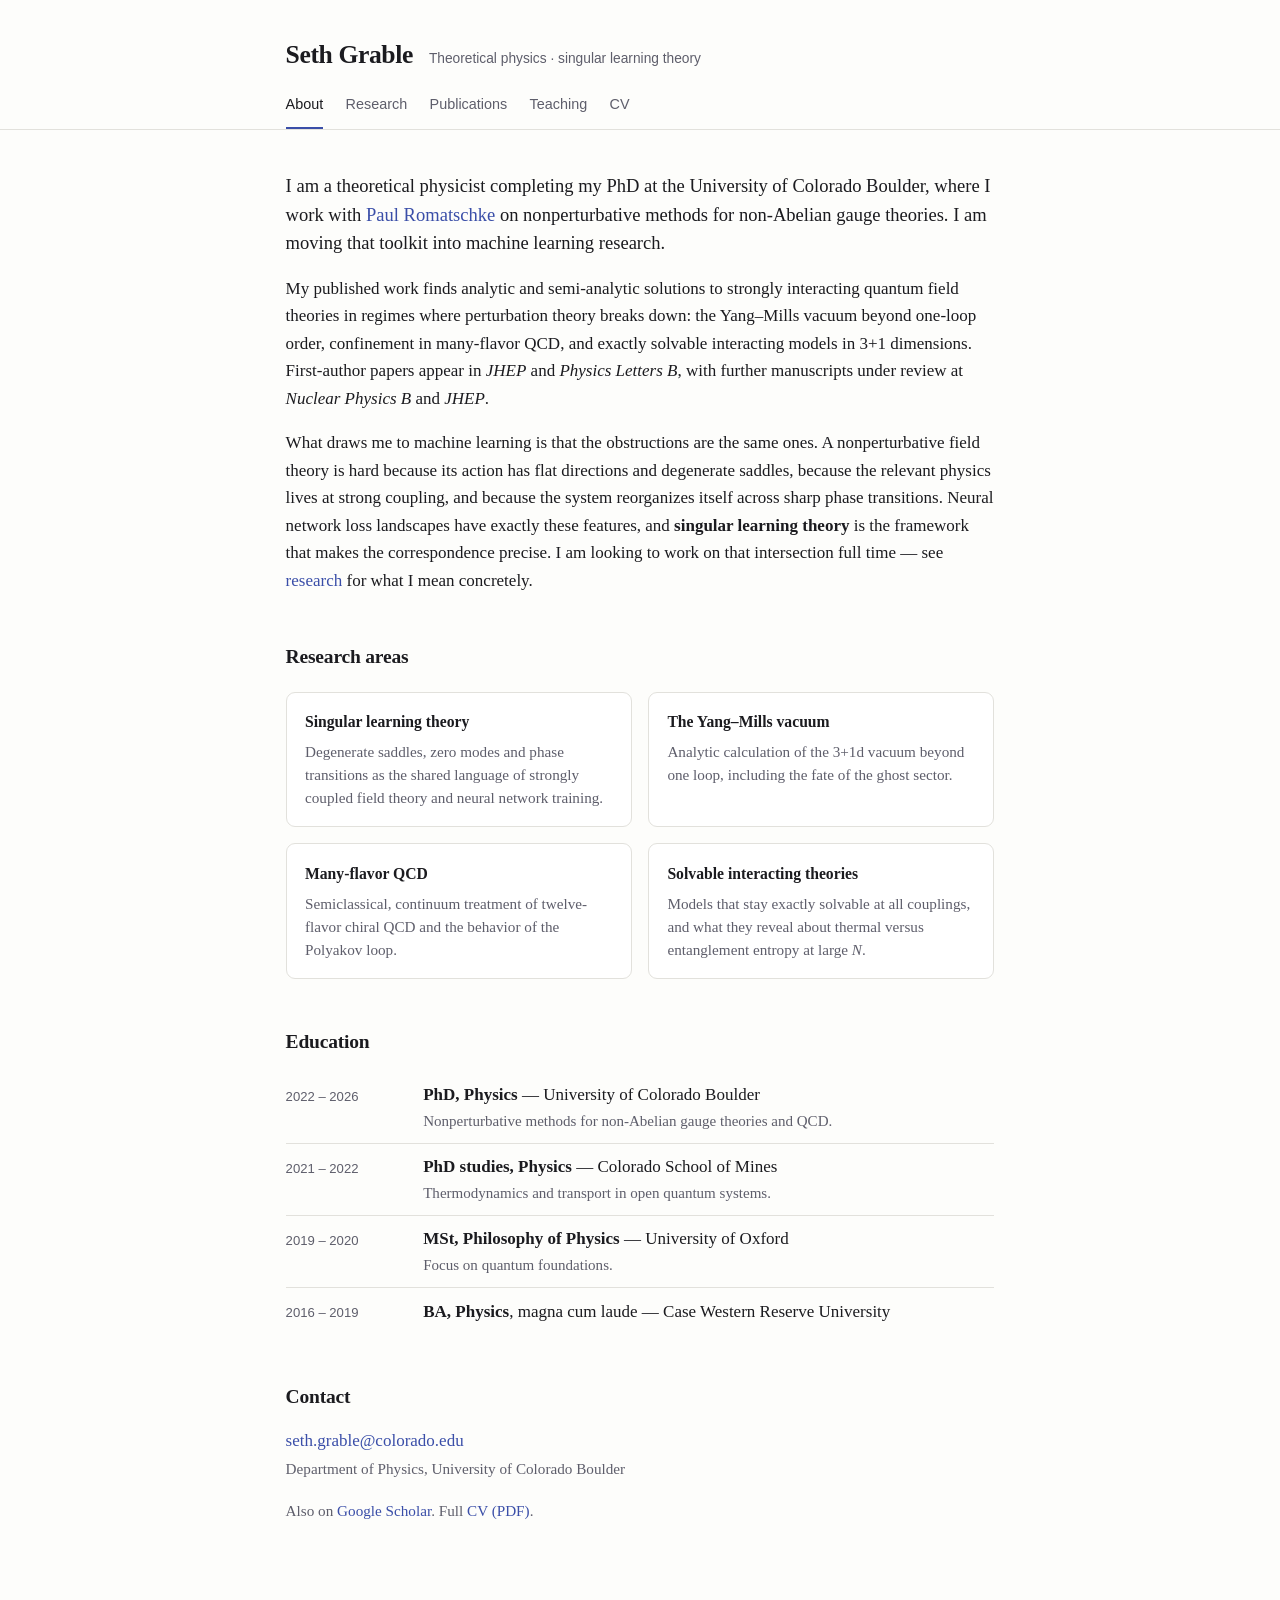
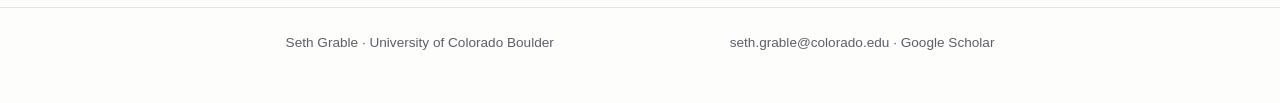
==== index.html @ 7e06e77a "initial commit" ====
<!doctype html>
<html lang="en">
<head>
<meta charset="utf-8">
<meta name="viewport" content="width=device-width, initial-scale=1">
<title>Seth Grable — Theoretical Physics &amp; Singular Learning Theory</title>
<meta name="description" content="Seth Grable — theoretical physicist (nonperturbative QCD and Yang–Mills theory) working toward singular learning theory and machine learning research.">
<meta name="author" content="Seth Grable">
<meta property="og:title" content="Seth Grable — Theoretical Physics &amp; Singular Learning Theory">
<meta property="og:description" content="Seth Grable — theoretical physicist (nonperturbative QCD and Yang–Mills theory) working toward singular learning theory and machine learning research.">
<meta property="og:type" content="profile">
<link rel="icon" href="favicon.svg" type="image/svg+xml">
<link rel="stylesheet" href="style.css">
</head>
<body>
<header class="site">
  <div class="wrap">
    <div class="identity">
      <h1><a href="index.html">Seth Grable</a></h1>
      <p>Theoretical physics &middot; singular learning theory</p>
    </div>
    <nav class="site" aria-label="Main"><ul><li><a href="index.html" aria-current="page">About</a></li><li><a href="research.html">Research</a></li><li><a href="publications.html">Publications</a></li><li><a href="teaching.html">Teaching</a></li><li><a href="cv.pdf">CV</a></li></ul></nav>
  </div>
</header>
<main><div class="wrap">

<p class="lead">I am a theoretical physicist completing my PhD at the University of Colorado Boulder,
where I work with <a href="https://www.colorado.edu/physics/paul-romatschke">Paul Romatschke</a> on
nonperturbative methods for non-Abelian gauge theories. I am moving that toolkit into machine
learning research.</p>

<p>My published work finds analytic and semi-analytic solutions to strongly interacting quantum field
theories in regimes where perturbation theory breaks down: the Yang&ndash;Mills vacuum beyond one-loop
order, confinement in many-flavor QCD, and exactly solvable interacting models in 3+1 dimensions.
First-author papers appear in <em>JHEP</em> and <em>Physics Letters B</em>, with further manuscripts
under review at <em>Nuclear Physics B</em> and <em>JHEP</em>.</p>

<p>What draws me to machine learning is that the obstructions are the same ones. A nonperturbative
field theory is hard because its action has flat directions and degenerate saddles, because the
relevant physics lives at strong coupling, and because the system reorganizes itself across sharp
phase transitions. Neural network loss landscapes have exactly these features, and
<strong>singular learning theory</strong> is the framework that makes the correspondence precise. I
am looking to work on that intersection full time &mdash; see <a href="research.html">research</a>
for what I mean concretely.</p>

<h2>Research areas</h2>
<div class="cards">
  <div class="card">
    <h3>Singular learning theory</h3>
    <p>Degenerate saddles, zero modes and phase transitions as the shared language of strongly
    coupled field theory and neural network training.</p>
  </div>
  <div class="card">
    <h3>The Yang&ndash;Mills vacuum</h3>
    <p>Analytic calculation of the 3+1d vacuum beyond one loop, including the fate of the ghost
    sector.</p>
  </div>
  <div class="card">
    <h3>Many-flavor QCD</h3>
    <p>Semiclassical, continuum treatment of twelve-flavor chiral QCD and the behavior of the
    Polyakov loop.</p>
  </div>
  <div class="card">
    <h3>Solvable interacting theories</h3>
    <p>Models that stay exactly solvable at all couplings, and what they reveal about thermal versus
    entanglement entropy at large <em>N</em>.</p>
  </div>
</div>

<h2>Education</h2>
<ul class="tl">
  <li><span class="when">2022 &ndash; 2026</span>
      <span class="what"><strong>PhD, Physics</strong> &mdash; University of Colorado Boulder
      <span>Nonperturbative methods for non-Abelian gauge theories and QCD.</span></span></li>
  <li><span class="when">2021 &ndash; 2022</span>
      <span class="what"><strong>PhD studies, Physics</strong> &mdash; Colorado School of Mines
      <span>Thermodynamics and transport in open quantum systems.</span></span></li>
  <li><span class="when">2019 &ndash; 2020</span>
      <span class="what"><strong>MSt, Philosophy of Physics</strong> &mdash; University of Oxford
      <span>Focus on quantum foundations.</span></span></li>
  <li><span class="when">2016 &ndash; 2019</span>
      <span class="what"><strong>BA, Physics</strong>, magna cum laude &mdash; Case Western Reserve University</span></li>
</ul>

<h2>Contact</h2>
<p><a href="mailto:seth.grable@colorado.edu">seth.grable@colorado.edu</a><br>
<span class="note">Department of Physics, University of Colorado Boulder</span></p>
<p class="note">Also on <a href="https://scholar.google.com/citations?hl=en&user=S1kPMFgAAAAJ">Google Scholar</a>. Full
<a href="cv.pdf">CV (PDF)</a>.</p>

</div></main>
<footer class="site"><div class="wrap"><div class="row">
  <span>Seth Grable &middot; University of Colorado Boulder</span>
  <span><a href="mailto:seth.grable@colorado.edu">seth.grable@colorado.edu</a> &middot; <a href="https://scholar.google.com/citations?hl=en&user=S1kPMFgAAAAJ">Google Scholar</a></span>
</div></div></footer>
</body>
</html>
---- style.css ----
/* ---- Seth Grable - personal site -------------------------------------- */
:root{
  --bg:#fdfdfb; --fg:#1b1b1f; --muted:#5e5e6b; --rule:#e2e1dc;
  --accent:#3a4ea8; --accent-soft:#eef0f9; --card:#ffffff;
  --measure:47rem;
  --serif: Charter,"Iowan Old Style","Palatino Linotype",Palatino,Georgia,"Times New Roman",serif;
  --sans: -apple-system,BlinkMacSystemFont,"Segoe UI",Inter,Roboto,Helvetica,Arial,sans-serif;
  --mono: ui-monospace,SFMono-Regular,"SF Mono",Menlo,Consolas,monospace;
}
@media (prefers-color-scheme: dark){
  :root{
    --bg:#15161a; --fg:#e8e7e3; --muted:#a0a0ad; --rule:#2c2e35;
    --accent:#9bb0f0; --accent-soft:#1d2030; --card:#1b1d22;
  }
}
*{box-sizing:border-box}
html{-webkit-text-size-adjust:100%}
body{
  margin:0; background:var(--bg); color:var(--fg);
  font-family:var(--serif); font-size:1.0625rem; line-height:1.62;
  -webkit-font-smoothing:antialiased;
}
.wrap{max-width:var(--measure); margin:0 auto; padding:0 1.35rem}
a{color:var(--accent); text-decoration:none; border-bottom:1px solid transparent}
a:hover{border-bottom-color:currentColor}

/* ---- masthead ---- */
header.site{border-bottom:1px solid var(--rule); padding:2.1rem 0 0}
.identity{display:flex; flex-wrap:wrap; align-items:baseline; gap:.3rem 1rem}
.identity h1{
  font-size:1.6rem; letter-spacing:-.015em; margin:0; font-weight:600;
}
.identity h1 a{color:inherit}
.identity p{margin:0; color:var(--muted); font-family:var(--sans); font-size:.86rem}
nav.site{margin-top:1.15rem; font-family:var(--sans); font-size:.9rem}
nav.site ul{list-style:none; margin:0; padding:0; display:flex; flex-wrap:wrap; gap:1.4rem}
nav.site a{display:block; padding-bottom:.65rem; color:var(--muted); border-bottom:2px solid transparent}
nav.site a:hover{color:var(--fg)}
nav.site a[aria-current="page"]{color:var(--fg); border-bottom-color:var(--accent)}

/* ---- type ---- */
main{padding:2.6rem 0 1rem}
h2{font-size:1.22rem; font-weight:600; letter-spacing:-.01em; margin:2.9rem 0 .9rem}
h2:first-child{margin-top:0}
h3{font-size:1.02rem; font-weight:600; margin:1.8rem 0 .35rem}
p{margin:0 0 1.05rem}
.lead{font-size:1.16rem; line-height:1.55}
.kicker{
  font-family:var(--sans); font-size:.74rem; font-weight:600; letter-spacing:.09em;
  text-transform:uppercase; color:var(--muted); margin:0 0 .8rem
}
.note{color:var(--muted); font-size:.95rem}
hr{border:0; border-top:1px solid var(--rule); margin:2.6rem 0}

/* ---- research cards ---- */
.cards{display:grid; gap:1rem; grid-template-columns:repeat(auto-fit,minmax(15rem,1fr)); margin:1.2rem 0 0}
.card{
  background:var(--card); border:1px solid var(--rule); border-radius:9px;
  padding:1.05rem 1.15rem;
}
.card h3{margin:0 0 .4rem; font-size:.98rem}
.card p{margin:0; font-size:.95rem; color:var(--muted); line-height:1.5}

/* ---- publication / talk lists ---- */
.pubs{list-style:none; margin:0; padding:0}
.pubs > li{padding:.95rem 0; border-top:1px solid var(--rule)}
.pubs > li:first-child{border-top:0; padding-top:.2rem}
.pubs .title{display:block}
.pubs .venue{display:block; font-size:.92rem; color:var(--muted); margin-top:.15rem}
.tag{
  display:inline-block; font-family:var(--sans); font-size:.68rem; font-weight:600;
  letter-spacing:.06em; text-transform:uppercase; color:var(--accent);
  background:var(--accent-soft); border-radius:3px; padding:.12rem .42rem;
  vertical-align:.09em; margin-right:.45rem;
}
.meta{font-family:var(--sans); font-size:.82rem; color:var(--muted)}

/* ---- timeline (education / appointments) ---- */
.tl{list-style:none; margin:0; padding:0}
.tl li{display:grid; grid-template-columns:7.5rem 1fr; gap:0 1.1rem; padding:.6rem 0; border-top:1px solid var(--rule)}
.tl li:first-child{border-top:0}
.tl .when{font-family:var(--sans); font-size:.82rem; color:var(--muted); padding-top:.28rem}
.tl .what strong{font-weight:600}
.tl .what span{display:block; color:var(--muted); font-size:.94rem}
@media (max-width:34rem){
  .tl li{grid-template-columns:1fr; gap:.1rem}
  .tl .when{padding-top:0}
}

/* ---- footer ---- */
footer.site{
  border-top:1px solid var(--rule); margin-top:3.2rem; padding:1.5rem 0 3rem;
  font-family:var(--sans); font-size:.85rem; color:var(--muted);
}
footer.site a{color:var(--muted)}
footer.site .row{display:flex; flex-wrap:wrap; gap:.4rem 1.2rem; justify-content:space-between}
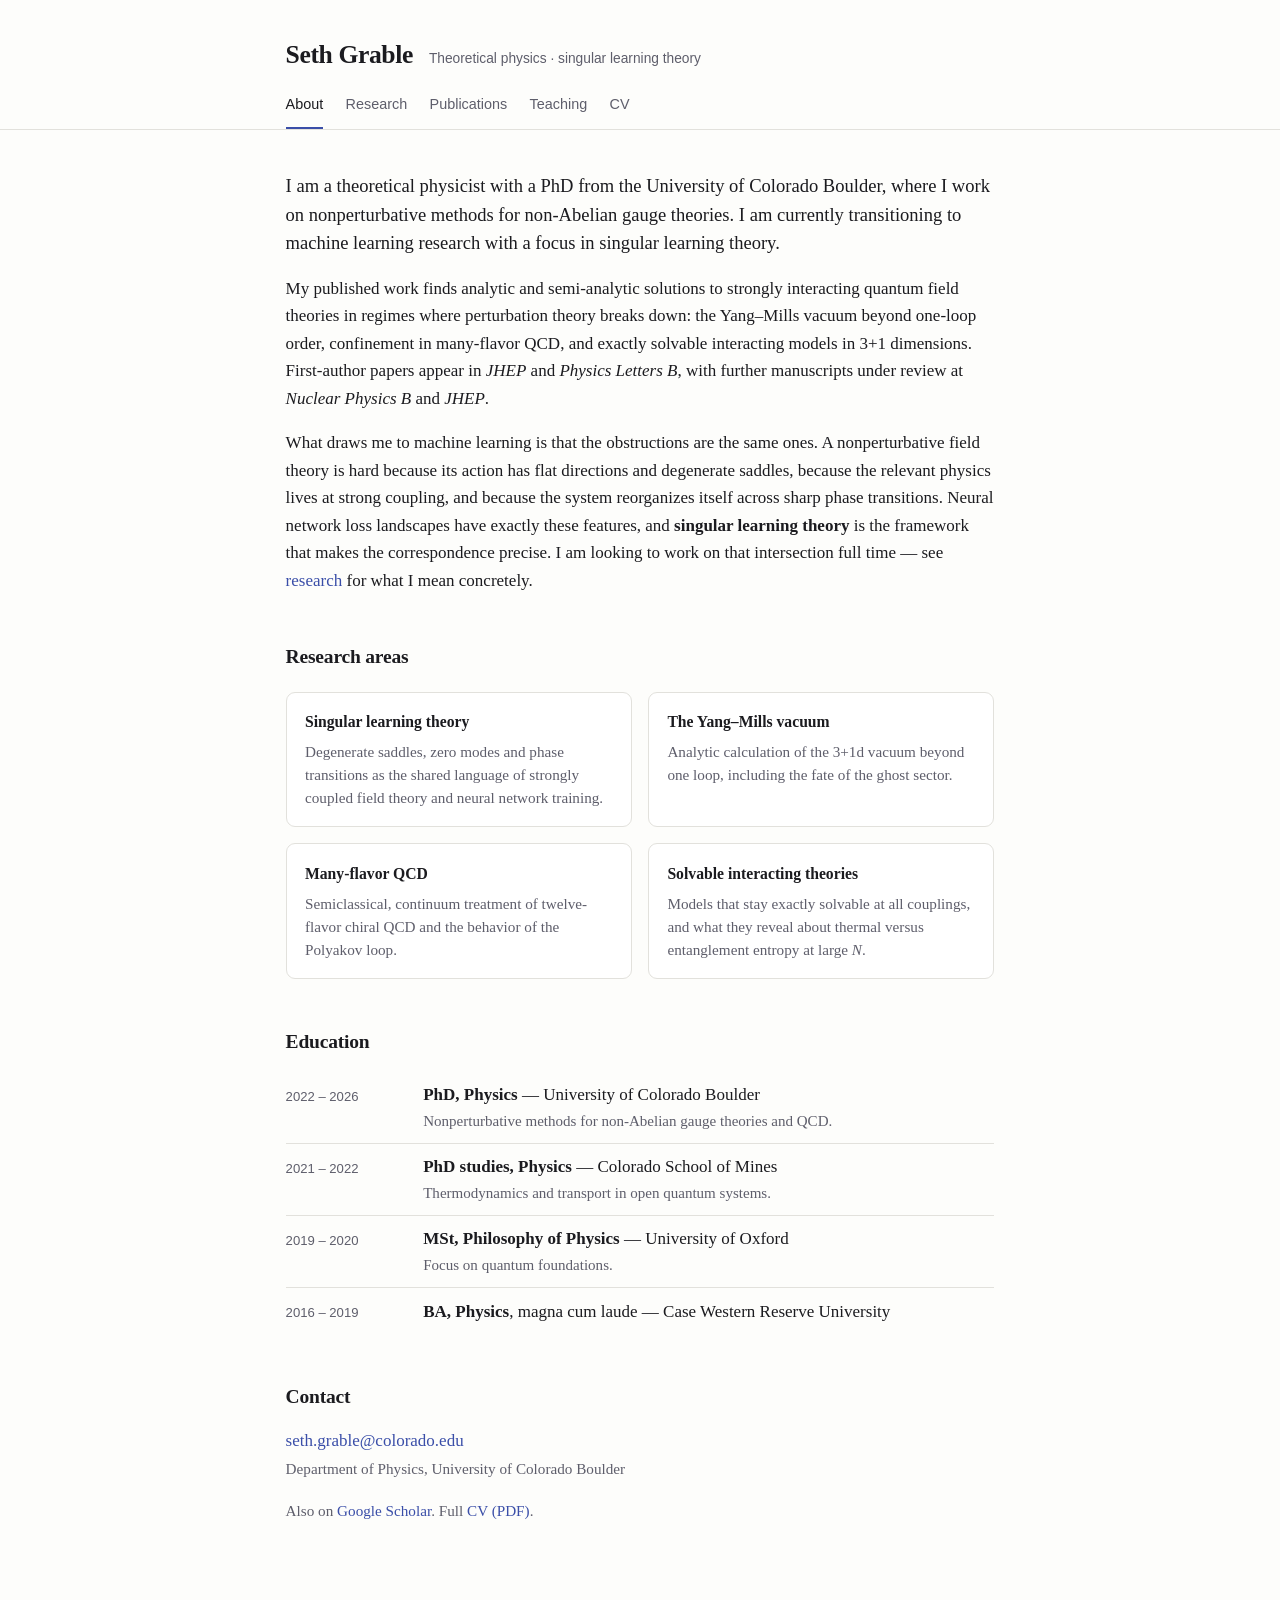
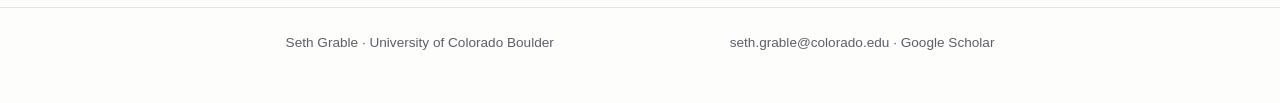
==== commit e0f26cde: "updated bio" ====
--- a/index.html
+++ b/index.html
@@ -24,10 +24,8 @@
 </header>
 <main><div class="wrap">
 
-<p class="lead">I am a theoretical physicist completing my PhD at the University of Colorado Boulder,
-where I work with <a href="https://www.colorado.edu/physics/paul-romatschke">Paul Romatschke</a> on
-nonperturbative methods for non-Abelian gauge theories. I am moving that toolkit into machine
-learning research.</p>
+<p class="lead">I am a theoretical physicist with a PhD from the University of Colorado Boulder,
+where I work on nonperturbative methods for non-Abelian gauge theories. I am currently transitioning to machine learning research with a focus in singular learning theory.</p>
 
 <p>My published work finds analytic and semi-analytic solutions to strongly interacting quantum field
 theories in regimes where perturbation theory breaks down: the Yang&ndash;Mills vacuum beyond one-loop
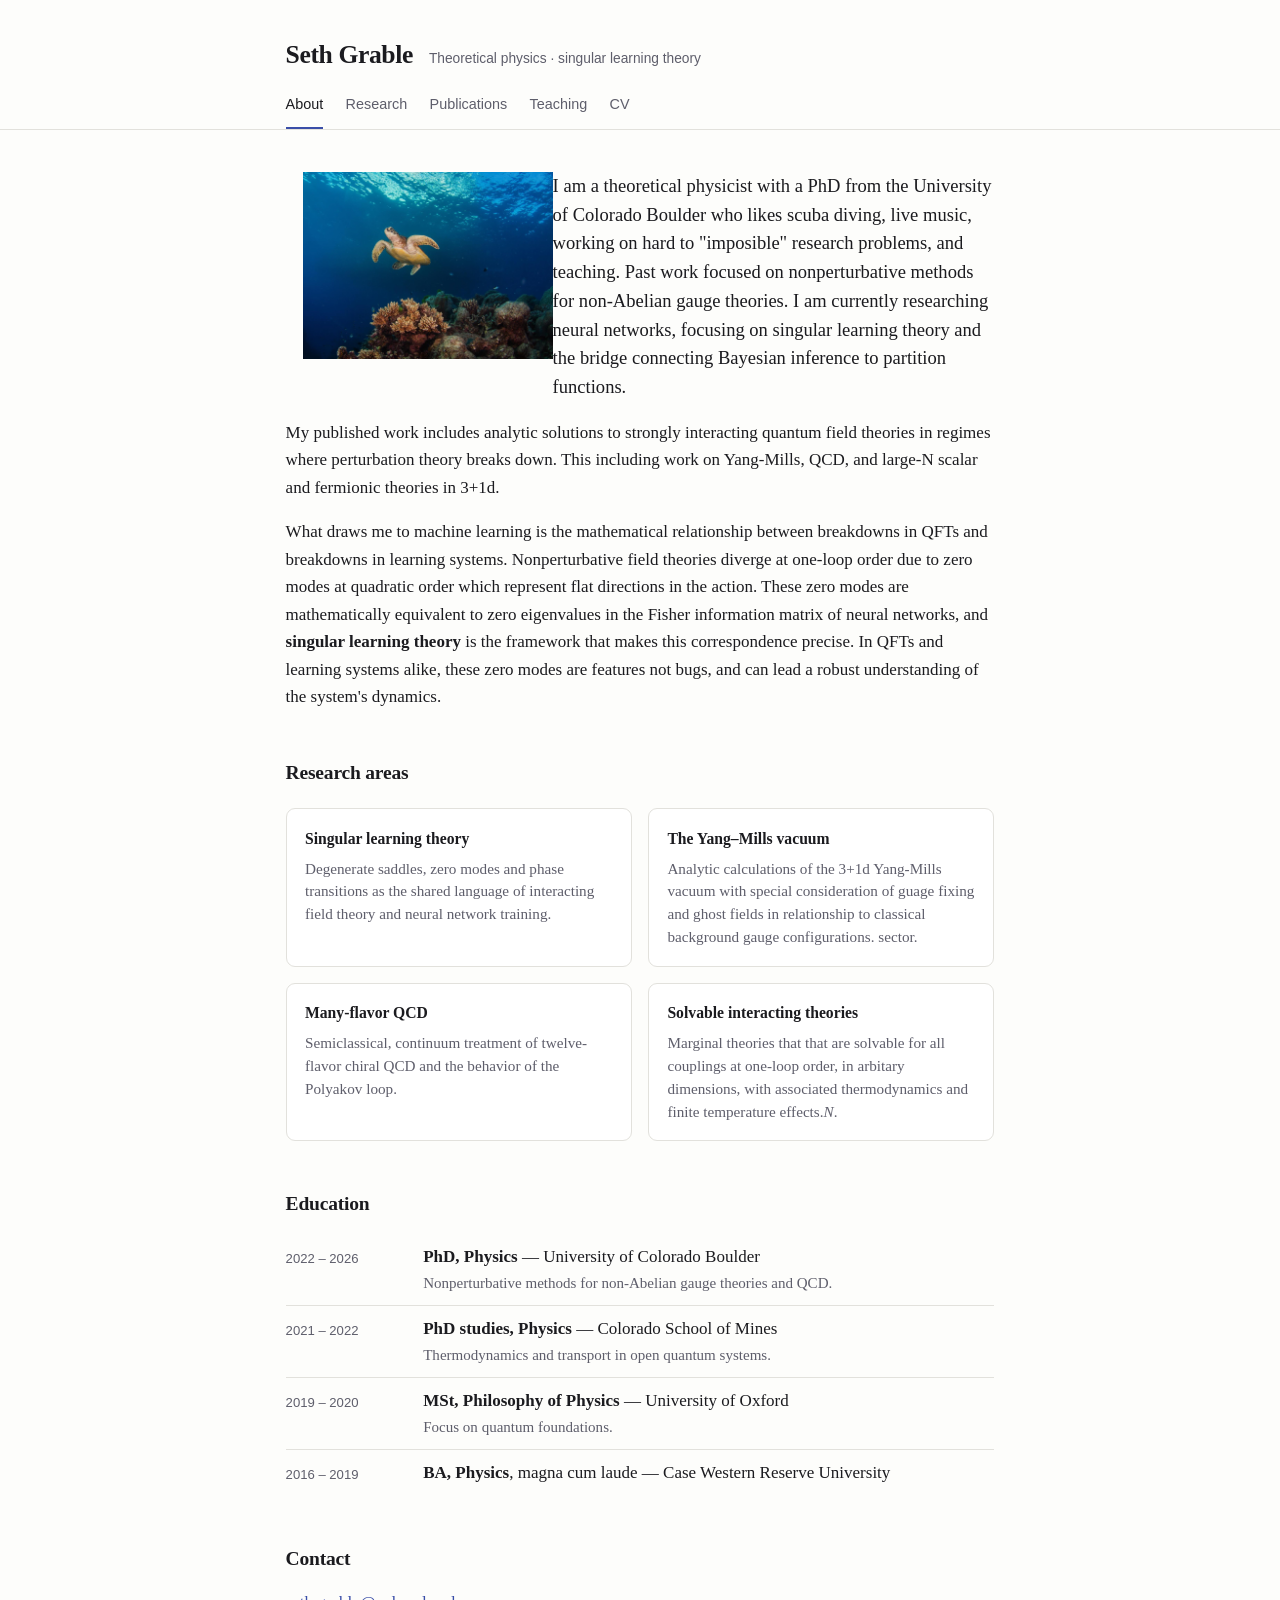
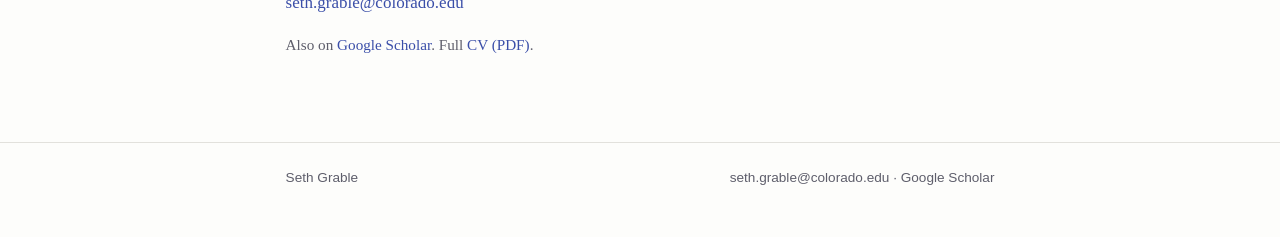
==== commit 25ce9641: "Update site" ====
--- a/index.html
+++ b/index.html
@@ -24,44 +24,34 @@
 </header>
 <main><div class="wrap">
 
-<p class="lead">I am a theoretical physicist with a PhD from the University of Colorado Boulder,
-where I work on nonperturbative methods for non-Abelian gauge theories. I am currently transitioning to machine learning research with a focus in singular learning theory.</p>
+<img src="turtle.jpeg" alt="..." width="250" style="float: left; margin: 0 0 1em 1em;">
 
-<p>My published work finds analytic and semi-analytic solutions to strongly interacting quantum field
-theories in regimes where perturbation theory breaks down: the Yang&ndash;Mills vacuum beyond one-loop
-order, confinement in many-flavor QCD, and exactly solvable interacting models in 3+1 dimensions.
-First-author papers appear in <em>JHEP</em> and <em>Physics Letters B</em>, with further manuscripts
-under review at <em>Nuclear Physics B</em> and <em>JHEP</em>.</p>
+<p class="lead">I am a theoretical physicist with a PhD from the University of Colorado Boulder who likes scuba diving, live music, working on hard to "imposible" research problems, and teaching. Past work focused on nonperturbative methods for non-Abelian gauge theories. I am currently researching neural networks, focusing on singular learning theory and the bridge connecting Bayesian inference to partition functions.</p>
 
-<p>What draws me to machine learning is that the obstructions are the same ones. A nonperturbative
-field theory is hard because its action has flat directions and degenerate saddles, because the
-relevant physics lives at strong coupling, and because the system reorganizes itself across sharp
-phase transitions. Neural network loss landscapes have exactly these features, and
-<strong>singular learning theory</strong> is the framework that makes the correspondence precise. I
-am looking to work on that intersection full time &mdash; see <a href="research.html">research</a>
-for what I mean concretely.</p>
+<p>My published work includes analytic solutions to strongly interacting quantum field theories in regimes where perturbation theory breaks down. This including work on Yang-Mills, QCD, and large-N scalar and fermionic theories in 3+1d.</p>
+
+
+<p>What draws me to machine learning is the mathematical relationship between breakdowns in QFTs and breakdowns in learning systems. Nonperturbative field theories diverge at one-loop order due to zero modes at quadratic order which represent flat directions in the action. These zero modes are mathematically equivalent to zero eigenvalues in the Fisher information matrix of neural networks, and <strong>singular learning theory</strong> is the framework that makes this correspondence precise. In QFTs and learning systems alike, these zero modes are features not bugs, and can lead a robust understanding of the system's dynamics.<p>
+
 
 <h2>Research areas</h2>
 <div class="cards">
   <div class="card">
     <h3>Singular learning theory</h3>
-    <p>Degenerate saddles, zero modes and phase transitions as the shared language of strongly
-    coupled field theory and neural network training.</p>
+    <p>Degenerate saddles, zero modes and phase transitions as the shared language of interacting field theory and neural network training.</p>
   </div>
   <div class="card">
     <h3>The Yang&ndash;Mills vacuum</h3>
-    <p>Analytic calculation of the 3+1d vacuum beyond one loop, including the fate of the ghost
+    <p>Analytic calculations of the 3+1d Yang-Mills vacuum with special consideration of guage fixing and ghost fields in relationship to classical background gauge configurations.
     sector.</p>
   </div>
   <div class="card">
     <h3>Many-flavor QCD</h3>
-    <p>Semiclassical, continuum treatment of twelve-flavor chiral QCD and the behavior of the
-    Polyakov loop.</p>
+    <p>Semiclassical, continuum treatment of twelve-flavor chiral QCD and the behavior of the Polyakov loop.</p>
   </div>
   <div class="card">
     <h3>Solvable interacting theories</h3>
-    <p>Models that stay exactly solvable at all couplings, and what they reveal about thermal versus
-    entanglement entropy at large <em>N</em>.</p>
+    <p>Marginal theories that that are solvable for all couplings at one-loop order, in arbitary dimensions, with associated thermodynamics and finite temperature effects.<em>N</em>.</p>
   </div>
 </div>
 
@@ -81,14 +71,13 @@
 </ul>
 
 <h2>Contact</h2>
-<p><a href="mailto:seth.grable@colorado.edu">seth.grable@colorado.edu</a><br>
-<span class="note">Department of Physics, University of Colorado Boulder</span></p>
+<p><a href="mailto:seth.grable@colorado.edu">seth.grable@colorado.edu</a></p>
 <p class="note">Also on <a href="https://scholar.google.com/citations?hl=en&user=S1kPMFgAAAAJ">Google Scholar</a>. Full
 <a href="cv.pdf">CV (PDF)</a>.</p>
 
 </div></main>
 <footer class="site"><div class="wrap"><div class="row">
-  <span>Seth Grable &middot; University of Colorado Boulder</span>
+  <span>Seth Grable </span>
   <span><a href="mailto:seth.grable@colorado.edu">seth.grable@colorado.edu</a> &middot; <a href="https://scholar.google.com/citations?hl=en&user=S1kPMFgAAAAJ">Google Scholar</a></span>
 </div></div></footer>
 </body>
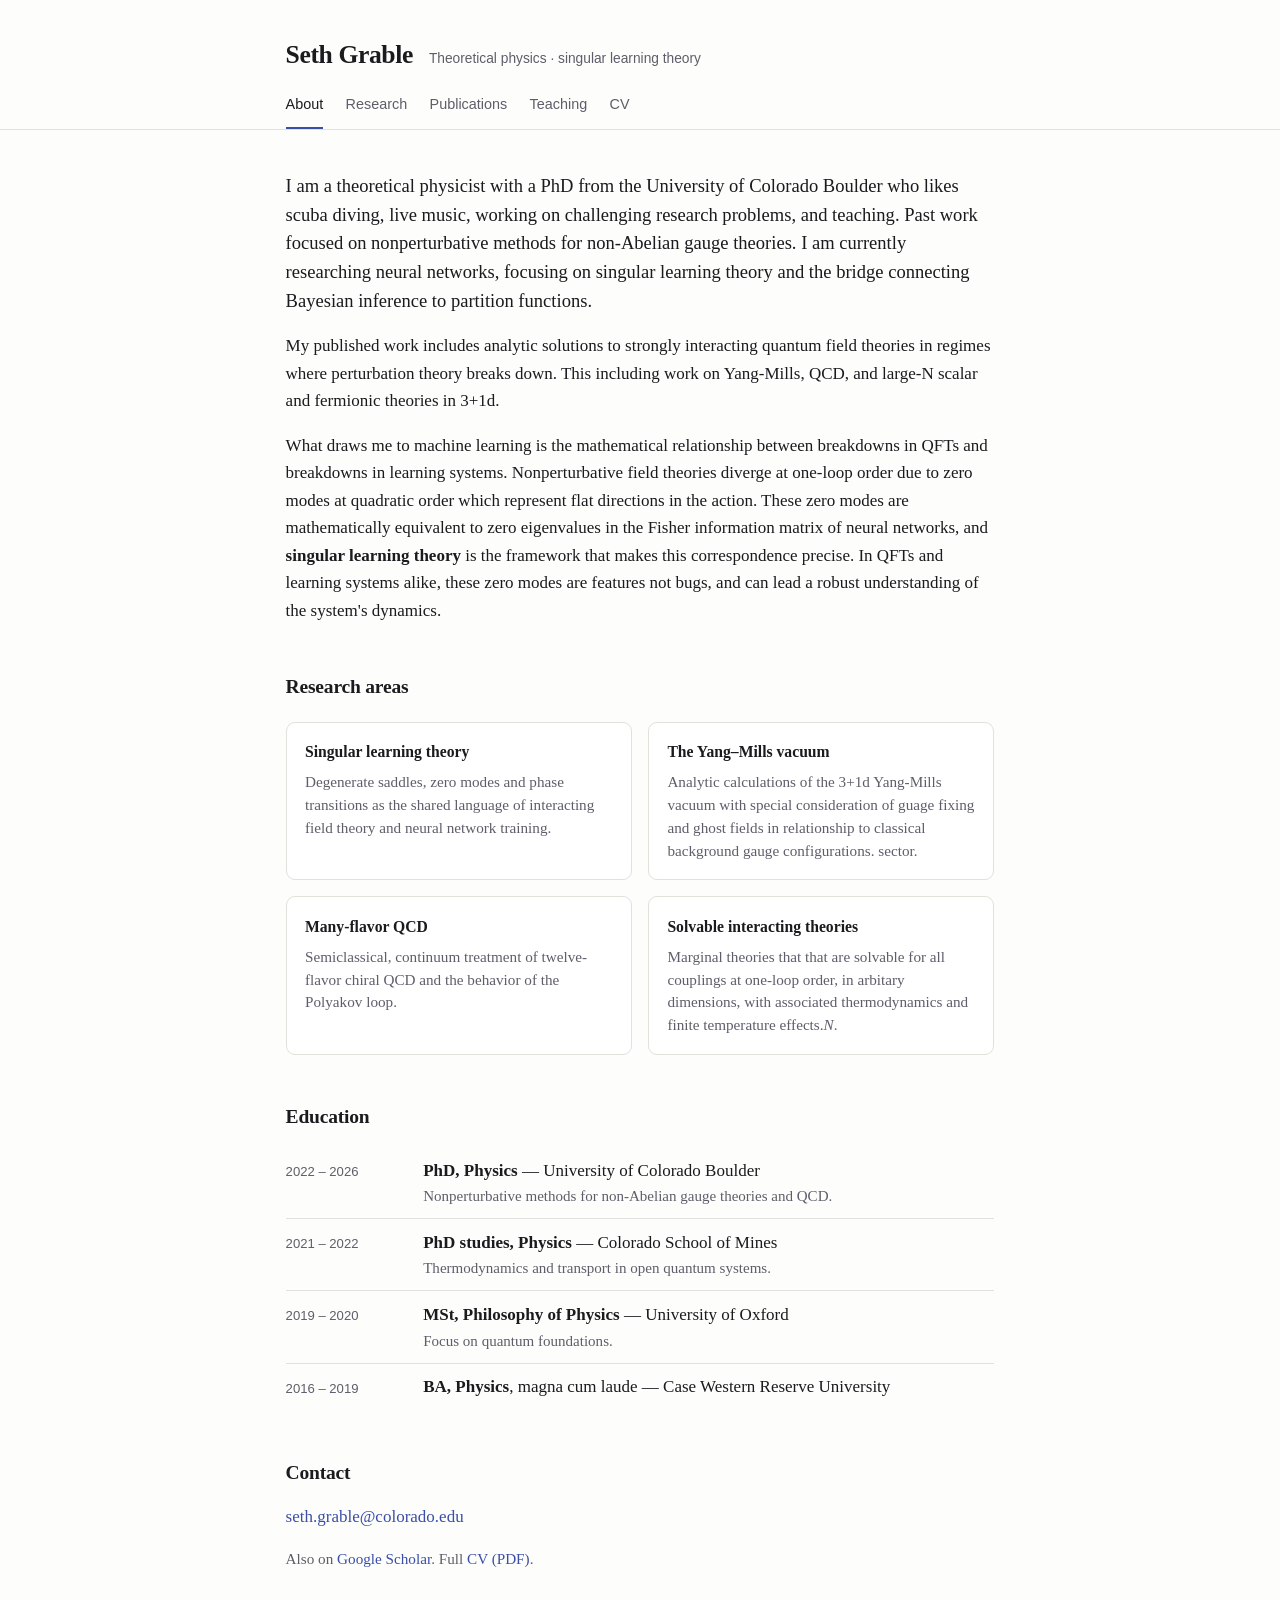
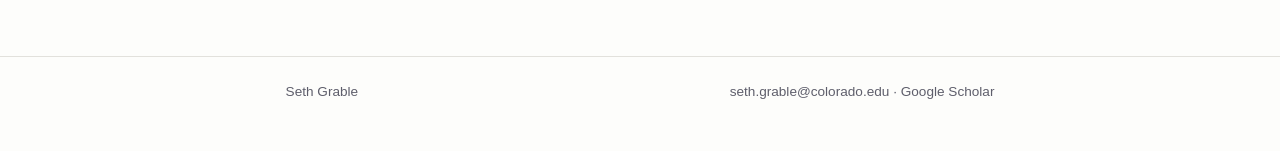
==== commit bd10ef2e: "Update site" ====
--- a/index.html
+++ b/index.html
@@ -24,9 +24,8 @@
 </header>
 <main><div class="wrap">
 
-<img src="turtle.jpeg" alt="..." width="250" style="float: left; margin: 0 0 1em 1em;">
 
-<p class="lead">I am a theoretical physicist with a PhD from the University of Colorado Boulder who likes scuba diving, live music, working on hard to "imposible" research problems, and teaching. Past work focused on nonperturbative methods for non-Abelian gauge theories. I am currently researching neural networks, focusing on singular learning theory and the bridge connecting Bayesian inference to partition functions.</p>
+<p class="lead">I am a theoretical physicist with a PhD from the University of Colorado Boulder who likes scuba diving, live music, working on challenging research problems, and teaching. Past work focused on nonperturbative methods for non-Abelian gauge theories. I am currently researching neural networks, focusing on singular learning theory and the bridge connecting Bayesian inference to partition functions.</p>
 
 <p>My published work includes analytic solutions to strongly interacting quantum field theories in regimes where perturbation theory breaks down. This including work on Yang-Mills, QCD, and large-N scalar and fermionic theories in 3+1d.</p>
 
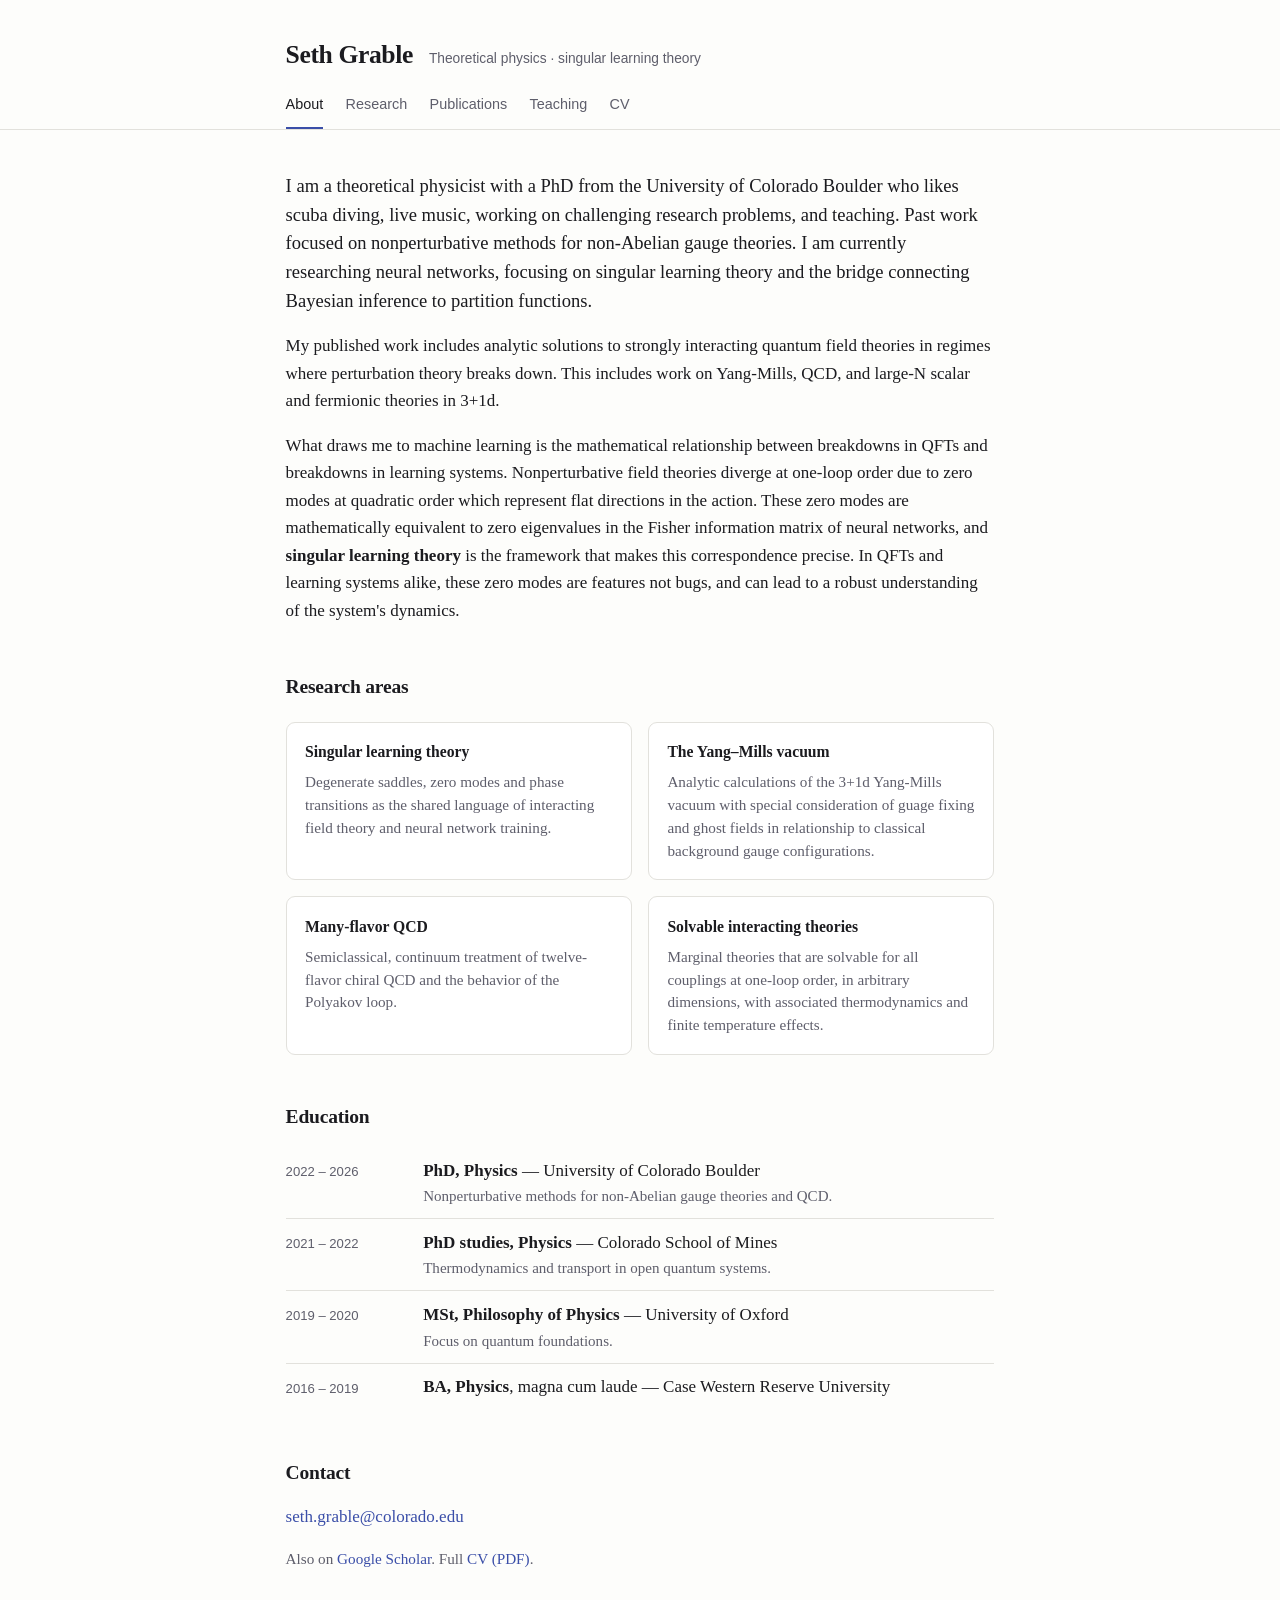
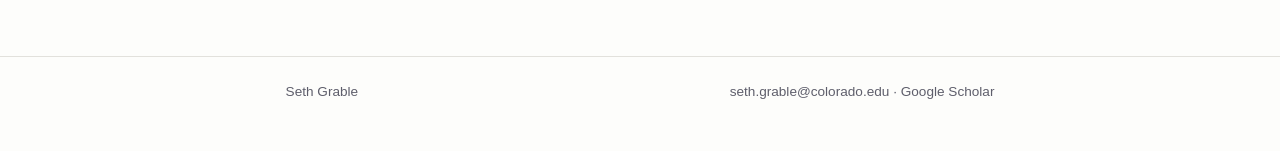
==== commit a3857085: "Update site" ====
--- a/index.html
+++ b/index.html
@@ -27,10 +27,10 @@
 
 <p class="lead">I am a theoretical physicist with a PhD from the University of Colorado Boulder who likes scuba diving, live music, working on challenging research problems, and teaching. Past work focused on nonperturbative methods for non-Abelian gauge theories. I am currently researching neural networks, focusing on singular learning theory and the bridge connecting Bayesian inference to partition functions.</p>
 
-<p>My published work includes analytic solutions to strongly interacting quantum field theories in regimes where perturbation theory breaks down. This including work on Yang-Mills, QCD, and large-N scalar and fermionic theories in 3+1d.</p>
+<p>My published work includes analytic solutions to strongly interacting quantum field theories in regimes where perturbation theory breaks down. This includes work on Yang-Mills, QCD, and large-N scalar and fermionic theories in 3+1d.</p>
 
 
-<p>What draws me to machine learning is the mathematical relationship between breakdowns in QFTs and breakdowns in learning systems. Nonperturbative field theories diverge at one-loop order due to zero modes at quadratic order which represent flat directions in the action. These zero modes are mathematically equivalent to zero eigenvalues in the Fisher information matrix of neural networks, and <strong>singular learning theory</strong> is the framework that makes this correspondence precise. In QFTs and learning systems alike, these zero modes are features not bugs, and can lead a robust understanding of the system's dynamics.<p>
+<p>What draws me to machine learning is the mathematical relationship between breakdowns in QFTs and breakdowns in learning systems. Nonperturbative field theories diverge at one-loop order due to zero modes at quadratic order which represent flat directions in the action. These zero modes are mathematically equivalent to zero eigenvalues in the Fisher information matrix of neural networks, and <strong>singular learning theory</strong> is the framework that makes this correspondence precise. In QFTs and learning systems alike, these zero modes are features not bugs, and can lead to a robust understanding of the system's dynamics.<p>
 
 
 <h2>Research areas</h2>
@@ -41,8 +41,7 @@
   </div>
   <div class="card">
     <h3>The Yang&ndash;Mills vacuum</h3>
-    <p>Analytic calculations of the 3+1d Yang-Mills vacuum with special consideration of guage fixing and ghost fields in relationship to classical background gauge configurations.
-    sector.</p>
+    <p>Analytic calculations of the 3+1d Yang-Mills vacuum with special consideration of guage fixing and ghost fields in relationship to classical background gauge configurations.</p>
   </div>
   <div class="card">
     <h3>Many-flavor QCD</h3>
@@ -50,7 +49,7 @@
   </div>
   <div class="card">
     <h3>Solvable interacting theories</h3>
-    <p>Marginal theories that that are solvable for all couplings at one-loop order, in arbitary dimensions, with associated thermodynamics and finite temperature effects.<em>N</em>.</p>
+    <p>Marginal theories that are solvable for all couplings at one-loop order, in arbitrary dimensions, with associated thermodynamics and finite temperature effects.</p>
   </div>
 </div>
 
